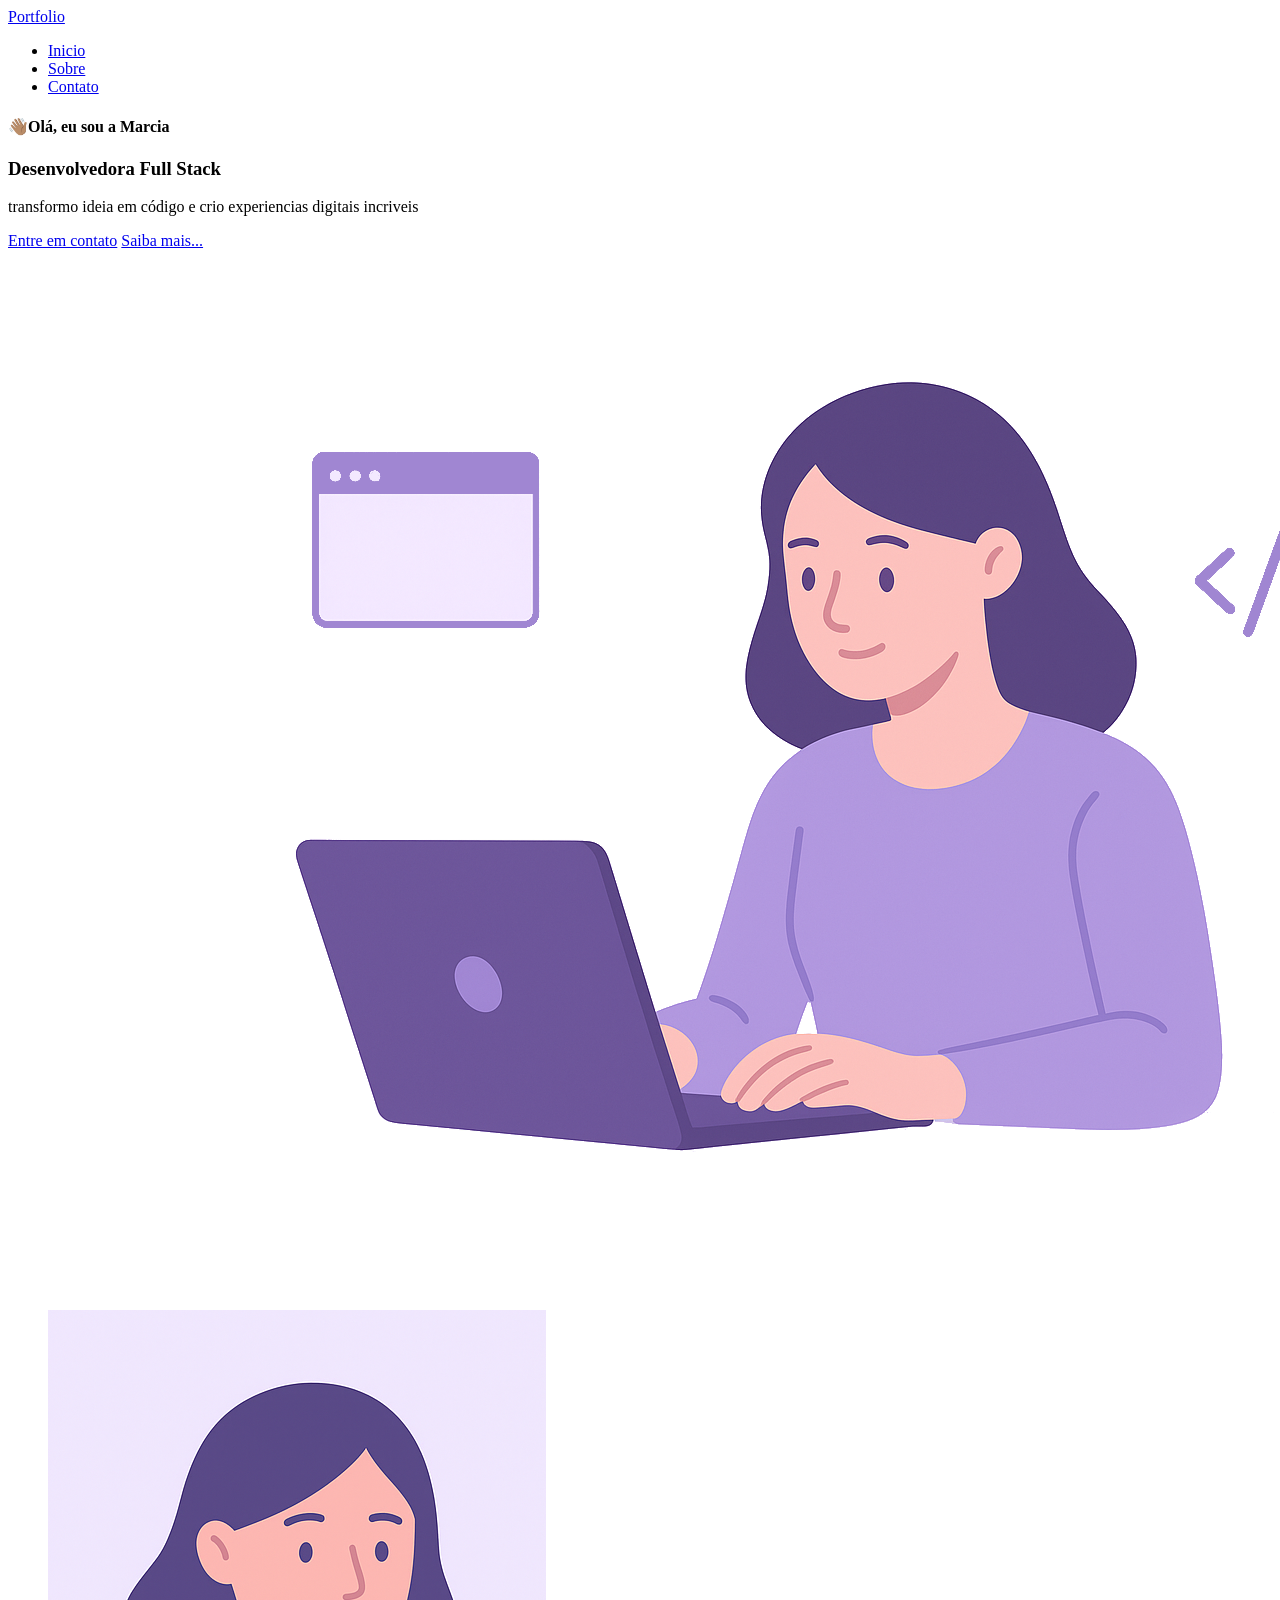
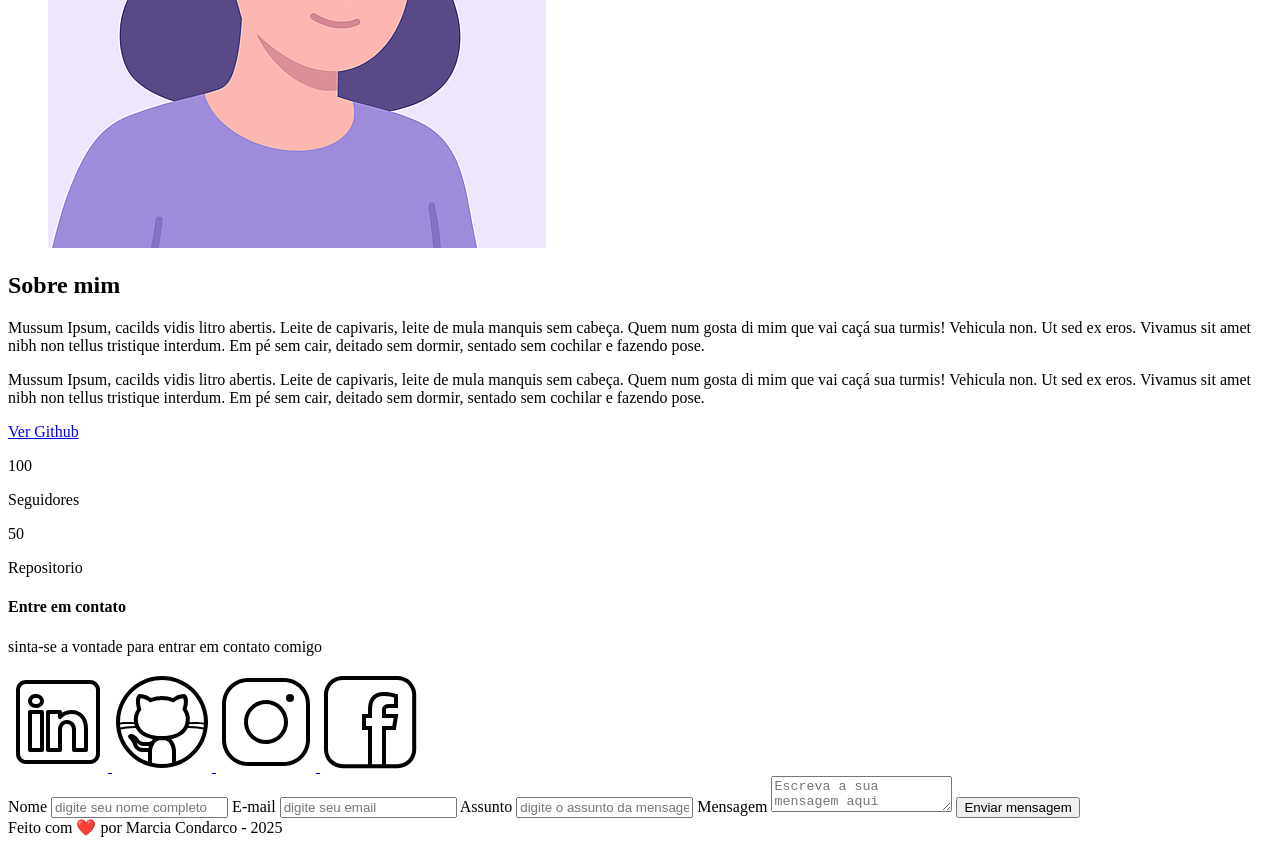
==== index.html @ 4eb93556 ":sparkles: Construção da pagina index.html" ====
<!DOCTYPE html>
<html lang="pt-br">
<head>
    <meta charset="UTF-8">
    <meta name="viewport" content="width=device-width, initial-scale=1.0">
    <!-- Meta tags essenciais -->
    <meta name="author" content="Marcia Gisseli Condarco">
    <meta name="description" content="Portfolio de Marcia Gisseli Condarco, desenvolvedora fullstack">
    <meta name="robots" content="index, follow"> 
    <!-- favicon -->
    <link rel="icon" type="image/svg+xml" href="assets/img/favicon.svg">
    <title>Portfolio da Marcia Gisseli</title>
</head>
<body>
    <!-- Navbar -->
    <header class="flex menu_container">
        <article class="menu_content">
            <div>
                <a href="#">Portfolio</a>
            </div>

            <nav>
                <ul class="flex menu_list">
                    <li><a href="#hero">Inicio</a></li>
                    <li><a href="#about">Sobre</a></li>
                    <li><a href="#contact">Contato</a></li>
                </ul>
            </nav>
        </article>
    </header>
    <!--Area principal do site  -->
    <main>
        <section id="hero" class="hero_container">
            <article class="hero_content">
                <h4>👋🏽Olá, eu sou a Marcia</h4>
                <h1>Desenvolvedora Full Stack</h1>
                <p>transformo ideia em código e crio experiencias digitais incriveis</p>
                <div class="hero_button">
                    <a href="#contact" class="botao">Entre em contato</a>
                    <a href="#about" class="botao-outline">Saiba mais...</a>
                </div>
            </article>
            <figure class="hero_image">
                <img src="./assets/img/dev_woman.svg" alt="ilustração de uma pessoa desenvolvedora escrevendo codigo" class="ilustracao float-animation">
            </figure>
        </section>
        <section id="about" class="about_Container">
            <figure class="about_image">
                <img src="./assets/img/avatar_dev_woman.svg" alt="ilustração de uma pessoa desenvolvedor">
            </figure>
            <article class="about-content">
                <h2>Sobre mim</h2>
                <p>Mussum Ipsum, cacilds vidis litro abertis. Leite de capivaris, leite de mula manquis sem cabeça. Quem num gosta di mim que vai caçá sua turmis! Vehicula non. Ut sed ex eros. Vivamus sit amet nibh non tellus tristique interdum. Em pé sem cair, deitado sem dormir, sentado sem cochilar e fazendo pose.</p>
                <p>Mussum Ipsum, cacilds vidis litro abertis. Leite de capivaris, leite de mula manquis sem cabeça. Quem num gosta di mim que vai caçá sua turmis! Vehicula non. Ut sed ex eros. Vivamus sit amet nibh non tellus tristique interdum. Em pé sem cair, deitado sem dormir, sentado sem cochilar e fazendo pose.</p>
                <div class="about_stats">
                    <a href="#" target="_blank" class="botao">Ver Github</a>
                    <div class="stat-item">
                        <p class="stat-number">100</p>
                        <p class="stat-label">Seguidores</p>
                    </div>
                    <div class="stat-item">
                        <p class="stat-number">50</p>
                        <p class="stat-label">Repositorio</p>
                    </div>
                </div>
            </article>
        </section>
        <section id="contact">
            <article class="contact_info">
                <h4>Entre em contato</h4>
                <p>sinta-se a vontade para entrar em contato comigo</p>
                <div class="social_container">
                    <a href="#" target="_blank" class="social_icon">
                        <img src="./assets/img/linkedin.svg" alt="link para o linkedin">
                    </a>
                    <a href="#" target="_blank" class="social_icon">
                        <img src="./assets/img/github.svg" alt="link para o github">
                    </a>                    
                    <a href="#" target="_blank" class="social_icon">
                        <img src="./assets/img/instagram.svg" alt="link para o instagram">
                    </a>
                    <a href="#" target="_blank" class="social_icon">
                        <img src="./assets/img/facebook.svg" alt="link para o facebook">
                    </a>
                </div>
            </article>
            <form action="" id="formulario">
                <label for="nome">Nome</label>
                <input id="nome" name="nome" type="text" placeholder="digite seu nome completo">
                <span id="txtNome"></span>

                <label for="email">E-mail</label>
                <input id="email" name="email" type="text" placeholder="digite seu email">
                <span id="txtNome"></span>

                <label for="assunto">Assunto</label>
                <input id="assunto" name="assunto" type="text" placeholder="digite o assunto da mensagem">
                <span id="txtNome"></span>

                <label for="mensagem">Mensagem</label>
                <textarea id="mensagem" name="mensagem" placeholder="Escreva a sua mensagem aqui"></textarea>
                <button class="botao" type="submit">Enviar mensagem</button>
            </form>
        </section>
    </main>
    <!-- Rodape -->
    <footer>
        Feito com ❤️ por Marcia Condarco - 2025
    </footer>
</body>
</html>
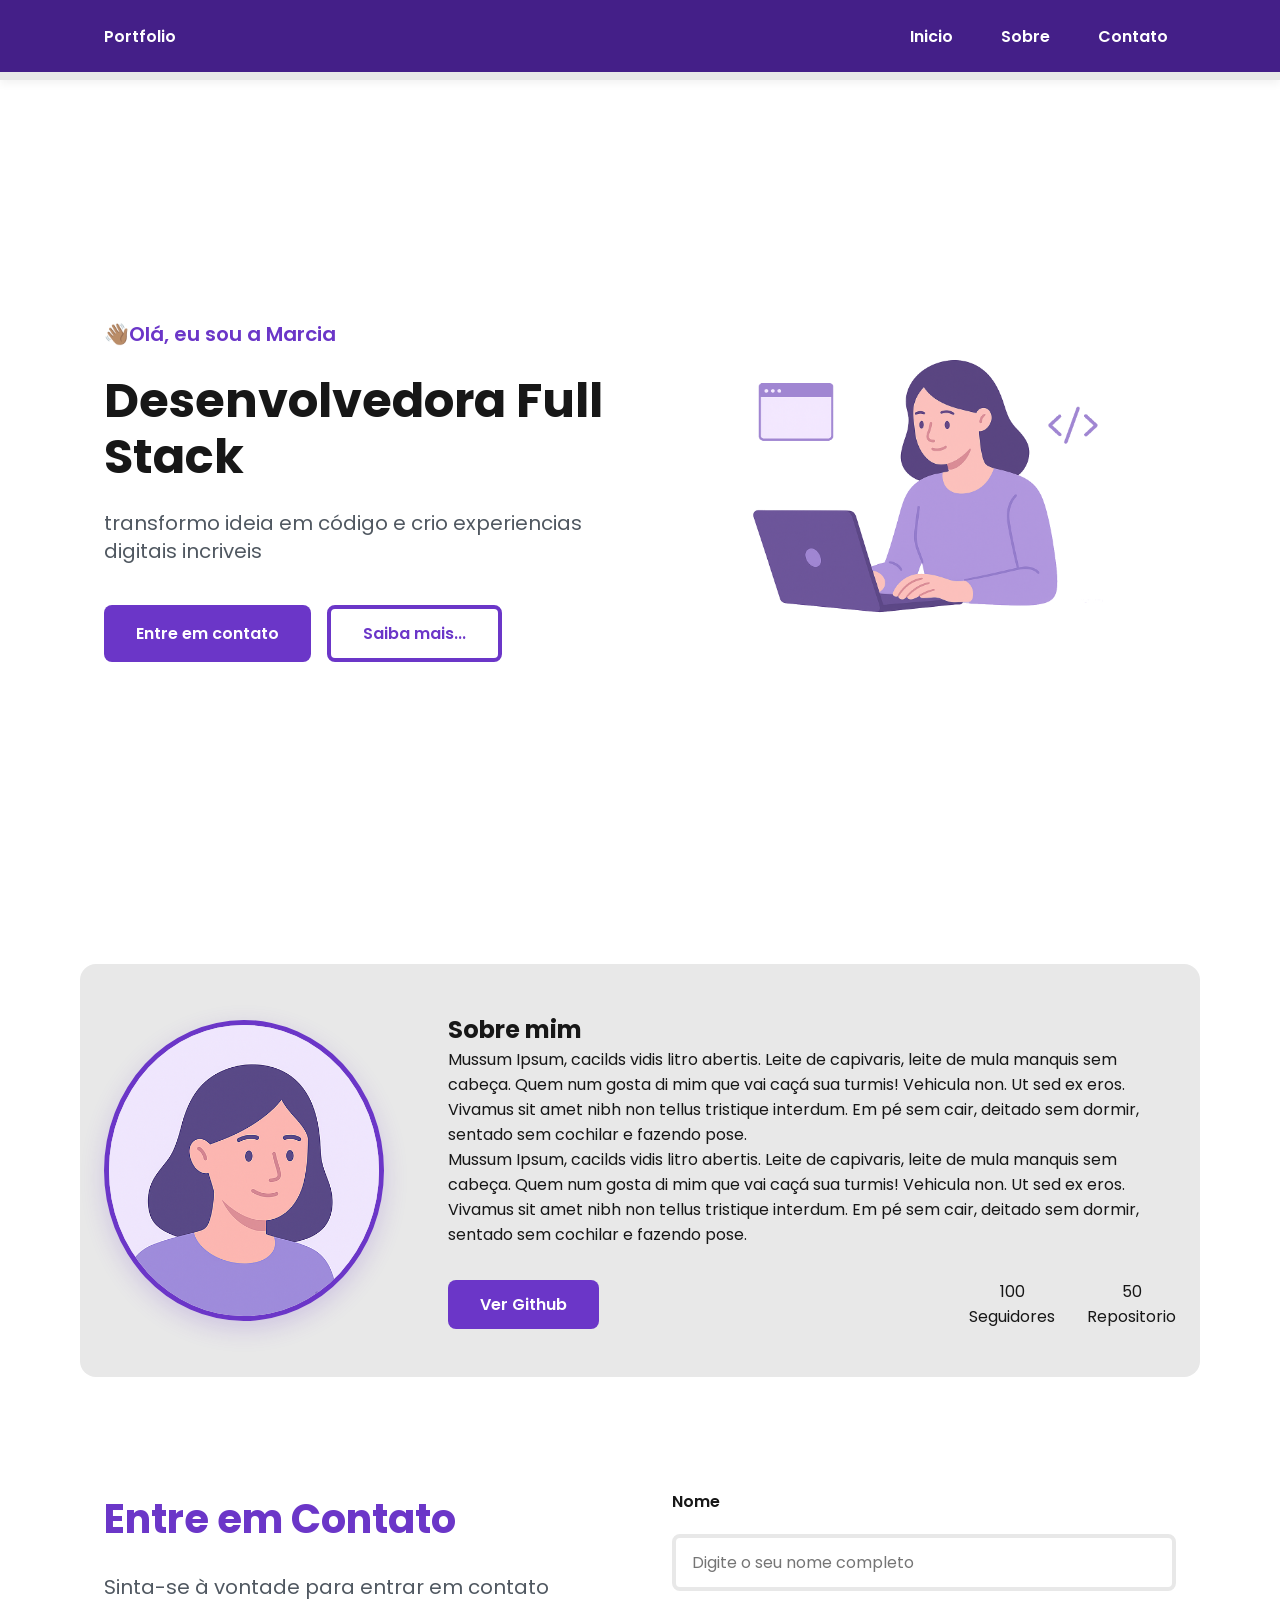
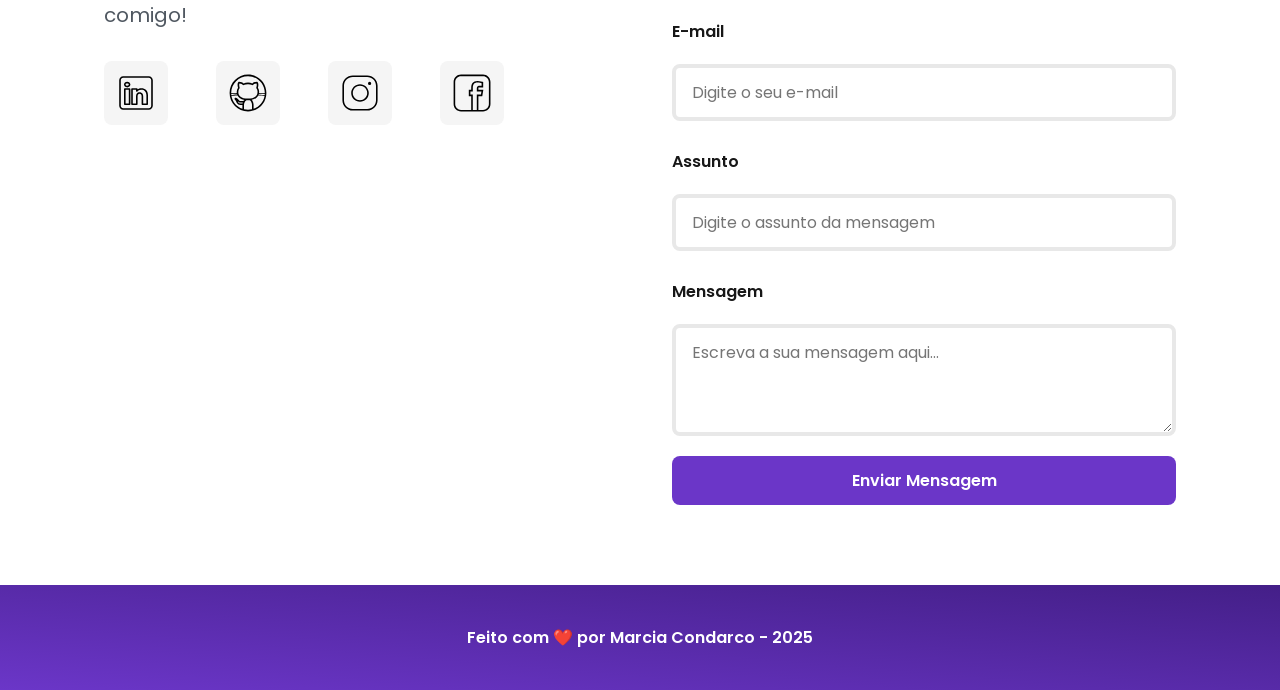
==== commit 3fb2582f: ":sparkles: implementando a estilização da pagina de sucesso" ====
--- a/index.html
+++ b/index.html
@@ -1,6 +1,12 @@
 <!DOCTYPE html>
 <html lang="pt-br">
 <head>
+    <!-- Servidores de Fontes do Google -->
+<link rel="preconnect" href="https://fonts.googleapis.com">
+<link rel="preconnect" href="https://fonts.gstatic.com" crossorigin>
+
+    <!-- Fonte do Google - Poppins -->
+<link href="https://fonts.googleapis.com/css2?family=Poppins&display=swap" rel="stylesheet">
     <meta charset="UTF-8">
     <meta name="viewport" content="width=device-width, initial-scale=1.0">
     <!-- Meta tags essenciais -->
@@ -9,6 +15,9 @@
     <meta name="robots" content="index, follow"> 
     <!-- favicon -->
     <link rel="icon" type="image/svg+xml" href="assets/img/favicon.svg">
+
+    <!-- link para o css -->
+    <link rel="stylesheet" href="./assets/css/style.css">
     <title>Portfolio da Marcia Gisseli</title>
 </head>
 <body>
@@ -35,7 +44,7 @@
                 <h4>👋🏽Olá, eu sou a Marcia</h4>
                 <h1>Desenvolvedora Full Stack</h1>
                 <p>transformo ideia em código e crio experiencias digitais incriveis</p>
-                <div class="hero_button">
+                <div class="hero_buttons">
                     <a href="#contact" class="botao">Entre em contato</a>
                     <a href="#about" class="botao-outline">Saiba mais...</a>
                 </div>
@@ -44,7 +53,7 @@
                 <img src="./assets/img/dev_woman.svg" alt="ilustração de uma pessoa desenvolvedora escrevendo codigo" class="ilustracao float-animation">
             </figure>
         </section>
-        <section id="about" class="about_Container">
+        <section id="about" class="about_container">
             <figure class="about_image">
                 <img src="./assets/img/avatar_dev_woman.svg" alt="ilustração de uma pessoa desenvolvedor">
             </figure>
@@ -65,43 +74,62 @@
                 </div>
             </article>
         </section>
-        <section id="contact">
+
+        <section id="contact" class="contact_container">
+
+            <!-- REDES SOCIAIS -->
             <article class="contact_info">
-                <h4>Entre em contato</h4>
-                <p>sinta-se a vontade para entrar em contato comigo</p>
+                <h4>Entre em Contato</h4>
+                <p>Sinta-se à vontade para entrar em contato comigo!</p>
                 <div class="social_container">
                     <a href="#" target="_blank" class="social_icon">
-                        <img src="./assets/img/linkedin.svg" alt="link para o linkedin">
+                        <img
+                            src="./assets/img/linkedin.svg"
+                            alt="Link para o Linkedin"
+                        >
                     </a>
                     <a href="#" target="_blank" class="social_icon">
-                        <img src="./assets/img/github.svg" alt="link para o github">
-                    </a>                    
-                    <a href="#" target="_blank" class="social_icon">
-                        <img src="./assets/img/instagram.svg" alt="link para o instagram">
+                        <img
+                            src="./assets/img/github.svg"
+                            alt="Link para o GitHub"
+                        >
                     </a>
                     <a href="#" target="_blank" class="social_icon">
-                        <img src="./assets/img/facebook.svg" alt="link para o facebook">
+                        <img
+                            src="./assets/img/instagram.svg"
+                            alt="Link para o Instagram"
+                        >
+                    </a>
+                    <a href="#" target="_blank" class="social_icon">
+                        <img
+                            src="./assets/img/facebook.svg"
+                            alt="Link para o Facebook"
+                        >
                     </a>
                 </div>
             </article>
-            <form action="" id="formulario">
+
+            <!-- FORMULÁRIO -->
+            <form id="formulario">
                 <label for="nome">Nome</label>
-                <input id="nome" name="nome" type="text" placeholder="digite seu nome completo">
+                <input id="nome" name="nome" type="text" placeholder="Digite o seu nome completo">
                 <span id="txtNome"></span>
 
                 <label for="email">E-mail</label>
-                <input id="email" name="email" type="text" placeholder="digite seu email">
-                <span id="txtNome"></span>
+                <input id="email" name="email" type="text" placeholder="Digite o seu e-mail">
+                <span id="txtemail"></span>
 
                 <label for="assunto">Assunto</label>
-                <input id="assunto" name="assunto" type="text" placeholder="digite o assunto da mensagem">
-                <span id="txtNome"></span>
+                <input id="assunto" name="assunto" type="text" placeholder="Digite o assunto da mensagem">
+                <span id="txtAssunto"></span>
 
                 <label for="mensagem">Mensagem</label>
-                <textarea id="mensagem" name="mensagem" placeholder="Escreva a sua mensagem aqui"></textarea>
-                <button class="botao" type="submit">Enviar mensagem</button>
+                <textarea id="mensagem" name="mensagem" placeholder="Escreva a sua mensagem aqui..."></textarea>
+
+                <button class="botao" type="submit">Enviar Mensagem</button>
             </form>
         </section>
+
     </main>
     <!-- Rodape -->
     <footer>
--- a/assets/css/style.css
+++ b/assets/css/style.css
@@ -0,0 +1,745 @@
+/* Reset do Navegador */
+* {
+    margin: 0;
+    padding: 0;
+    box-sizing: border-box;
+    text-decoration: none;
+    outline: none;
+    font-family: 'Poppins', sans-serif;
+}
+
+/* === VARIÁVEIS === */
+:root {
+    /* Cores */
+    --purple-50:  #f4eaff; 
+    --purple-100: #e9dcfa; 
+    --purple-200: #cdb3f0; 
+    --purple-300: #b186e5; 
+    --purple-400: #9460db; 
+    --purple-500: #6b36c8; 
+    --purple-600: #5b2ca0; 
+    --purple-700: #4c2177; 
+    --purple-800: #441f88; 
+    --purple-900: #2a0e4d; 
+    --gray-100: #f5f5f5;
+    --gray-200: #e8e8e8;
+    --gray-400: #505861;
+    --black-800: #171717;
+    --white: #ffffff;
+    --error: #e63946;
+
+    /* Sombras */
+    --shadow-sm: 0 0.25rem 0.5rem #0000000D;
+    --shadow-md: 0 0.25rem 0.75rem #6B36C84D;
+    --shadow-lg: 0 0.5rem 1.5rem #6B36C833;
+    --shadow-focus: 0 0 0 0.25rem #6B36C81A;
+}
+
+/* === ESTILOS GLOBAIS === */
+
+html{
+    scroll-behavior: smooth;
+}
+
+body{
+    display: flex;
+    flex-direction: column;
+    min-height: 100vh;
+    background-color: var(--white);
+    color: var(--black-800)
+}
+
+main{
+    flex: 1;
+}
+
+a,
+button{
+    cursor: pointer;
+}
+
+/* === BOTÕES === */
+
+.botao,
+.botao-outline{
+    padding: 0.75rem 2rem;
+    border-radius: 0.5rem;
+    font-size: 1rem;
+    font-weight: 600;
+    text-align: center;
+    transition: all 0.3s ease;
+}
+
+.botao{
+    border: none;
+    color: var(--white);
+    background-color: var(--purple-500);
+}
+
+.botao:hover {
+    background-color: var(--purple-800);
+    box-shadow: var(--shadow-md);
+    transform: translateY(-0.25rem);
+}
+
+.botao-outline{
+    border: 0.25rem solid var(--purple-500);
+    color: var(--purple-500);
+    background-color: transparent;
+}
+
+.botao-outline:hover {
+    background-color: var(--purple-500);
+    color: var(--white);
+    box-shadow: var(--shadow-md);
+    transform: translateY(-0.25rem);
+}
+
+/* === MENU === */
+
+.menu_container{
+    position: sticky;
+    top: 0;
+    width: 100%;
+    height: 5rem;
+    background-color: var(--purple-800);
+    border-bottom: 0.5rem solid var(--gray-200);
+    box-shadow: var(--shadow-sm);
+    z-index: 1000;
+}
+
+.menu_content{
+    display: flex;
+    justify-content: space-between;
+    align-items: center;
+    width: 70rem;
+    height: 100%;
+    padding: 0 1.5rem;
+    margin: 0 auto;
+}
+
+.menu_container a{
+    font-weight: 600;
+    color: var(--white);
+    transition: color 0.3s ease;
+}
+
+.menu_container a:hover{
+    color: var(--purple-200);
+}
+
+#titulo a{
+    font-size: 1.5rem;
+    font-weight: 700;
+}
+
+.menu_list{
+    display: flex;
+    list-style: none;
+    gap: 2rem;
+}
+
+.menu_list a{
+    padding: 0.5rem;
+}
+
+/* === SEÇÕES - ESTILOS COMUNS === */
+
+.hero_container,
+.about_container,
+.contact_container{
+    max-width: 70rem;
+    margin: 0 auto;
+    padding: 3rem 1.5rem;
+    scroll-margin-top: 6rem;
+}
+
+/* === HERO === */
+.hero_container {
+    min-height: calc(100vh - 5rem);
+    display: flex;
+    align-items: center;
+    gap: 4rem;
+}
+
+.hero_content {
+    flex: 1;
+    display: flex;
+    flex-direction: column;
+    gap: 1.5rem;
+}
+
+.hero_content h4 {
+    font-size: 1.25rem;
+    font-weight: 600;
+    color: var(--purple-500);
+}
+
+.hero_content h1 {
+    font-size: 3rem;
+    font-weight: 700;
+    line-height: 3.5rem;
+    color: var(--black-800);
+}
+
+.hero_content p {
+    font-size: 1.25rem;
+    line-height: 1.75rem;
+    color: var(--gray-400);
+}
+
+.hero_buttons {
+    display: flex;
+    gap: 1rem;
+    margin-top: 1rem;
+}
+
+.hero_image {
+    flex: 1;
+    display: flex;
+    justify-content: center;
+    align-items: center;
+}
+
+.ilustracao {
+    width: 100%;
+    max-width: 100%;
+    border-radius: 2rem;
+}
+
+/* === ANIMAÇÃO - IMAGEM HERO === */
+@keyframes float {
+
+    0%,
+    100% {
+        transform: translateY(0);
+    }
+
+    50% {
+        transform: translateY(-1.25rem);
+    }
+}
+
+.float-animation {
+    animation: float 3s ease-in-out infinite;
+}
+
+/* === ABOUT === */
+.about_container {
+    margin: 4rem auto;
+    display: flex;
+    align-items: center;
+    gap: 4rem;
+    background-color: var(--gray-200);
+    border-radius: 1rem;
+}
+
+.about_image {
+    flex: 0 0 17.5rem;
+}
+
+.about_image img {
+    width: 100%;
+    border: 0.35rem solid var(--purple-500);
+    border-radius: 50%;
+    box-shadow: var(--shadow-lg);
+}
+
+.about_content h2 {
+    font-size: 2.5rem;
+    font-weight: 700;
+    margin-bottom: 1.5rem;
+    color: var(--purple-800);
+}
+
+.about_content p {
+    font-size: 1.25rem;
+    line-height: 1.75rem;
+    text-align: justify;
+    color: var(--gray-400);
+    margin-bottom: 1rem;
+}
+
+.about_stats {
+    display: flex;
+    gap: 2rem;
+    margin-top: 2rem;
+    align-items: center;
+}
+
+.about_stats .botao {
+    margin-right: auto;
+}
+
+.stat-item {
+    text-align: center;
+}
+
+.stats-wrapper {
+    display: flex;
+    flex-direction: row;
+    gap: 2rem;
+    margin-top: 2rem;
+}
+
+.stats-wrapper .stat-number {
+    font-size: 1.5rem;
+    font-weight: 700;
+    text-align: center;
+    color: var(--purple-500);
+    margin-bottom: 0;
+}
+
+.stats-wrapper .stat-label {
+    font-size: 0.75rem;
+    color: var(--gray-400);
+    text-align: center;
+    margin-bottom: 0;
+}
+
+/* === CONTACT === */
+
+.contact_container{
+    display: grid;
+    grid-template-columns: 1fr 1fr;
+    margin: 4rem auto 2rem;
+    gap: 4rem;
+}
+
+.contact_info h4{
+    font-size: 2.5rem;
+    font-weight: 700;
+    margin-bottom: 1.5rem;
+    color: var(--purple-500);
+}
+
+.contact_info p{
+    font-size: 1.25rem;
+    line-height: 1.75rem;
+    color: var(--gray-400);
+    margin-bottom: 2rem;
+}
+
+.social_container{
+    display: flex;
+    gap: 3rem;
+}
+
+.social_icon{
+    width: 4rem;
+    height: 4rem;
+    padding: 0.75rem;
+    background-color: var(--gray-100);
+    border-radius: 0.5rem;
+    transition: all 0.3s ease;
+}
+
+.social_icon:hover{
+    background-color: var(--purple-600);
+    transform: translateY(-0.25rem);
+    box-shadow: var(--shadow-md);
+}
+
+.social_icon img{
+    width: 100%;
+    filter: brightness(0) saturate(100%);
+}
+
+.social_icon:hover img{
+    filter: brightness(0) invert(100%);
+}
+
+/* === FORM === */
+
+form {
+    display: flex;
+    flex-direction: column;
+    gap: 1.25rem;
+}
+
+form label{
+    font-size: 1rem;
+    font-weight: 600;
+    color: var(--black-800);
+}
+
+form input,
+textarea{
+    width: 100%;
+    padding: 0.75rem 1rem;
+    border-radius: 0.5rem;
+    border: 0.25rem solid var(--gray-200);
+    font-size: 1rem;
+    background-color: var(--white);
+    transition: border-color 0.3s ease;
+}
+
+form input:focus,
+form textarea:focus{
+    border-color: var(--purple-500);
+    box-shadow: var(--shadow-focus);
+}
+
+form textarea{
+    resize: vertical;
+    min-height: 7rem;
+}
+
+form span{
+    font-size: 0.75rem;
+    color: var(--error);
+    margin-top: -0.75rem;
+    font-weight: 500;
+}
+
+/* === PÁGINA SUCESS === */
+.sucess_container {
+    display: flex;
+    flex-direction: column;
+    justify-content: center;
+    align-items: center;
+    width: 100%;
+    min-height: calc(100vh - 12.5rem);
+    padding: 3rem 1.5rem;
+}
+
+.sucess_content {
+    display: flex;
+    flex-direction: column;
+    align-items: center;
+    text-align: center;
+    gap: 1.5rem;
+    max-width: 37.5rem;
+}
+
+.sucess_icon {
+    width: 7.5rem;
+    height: 7.5rem;
+    background-color: var(--purple-100);
+    border-radius: 50%;
+    display: flex;
+    align-items: center;
+    justify-content: center;
+}
+
+.sucess_icon svg {
+    width: 3.75rem;
+    height: 3.75rem;
+    fill: var(--purple-500);
+}
+
+.sucess_icon {
+    filter: saturate(100%) 
+            invert(9%) 
+            sepia(57%) 
+            saturate(3044%) 
+            hue-rotate(255deg) 
+            brightness(89%) 
+            contrast(105%);
+}
+
+.sucess_content h1 {
+    font-size: 2.5rem;
+    font-weight: 700;
+    color: var(--purple-800);
+}
+
+.sucess_content h4 {
+    font-size: 1.25rem;
+    color: var(--gray-400);
+    line-height: 1.875rem;
+}
+
+/* === FOOTER === */
+
+footer{
+    padding: 2.5rem;
+    font-weight: 600;
+    text-align: center;
+    background: linear-gradient(to right top, var(--purple-500), var(--purple-800));
+    color: var(--white);
+    margin-top: auto;
+}
+
+/* === RESPONSIVIDADE === */
+
+/* === TELAS MÉDIAS - MONITORES E NOTEBOOKS (até 1120px) === */
+@media screen and (max-width: 1120px) {
+    .menu_content,
+    .hero_container,
+    .about_container,
+    .contact_container {
+        max-width: 100%;
+        padding: 3rem 2rem;
+    }
+
+    .menu_content {
+        padding: 0 2rem;
+    }
+}
+
+@media screen and (max-width: 960px) {
+/* Hero Section */
+.hero_container {
+    flex-direction: column-reverse;
+    text-align: center;
+    gap: 2rem;
+    padding: 2rem 1.5rem;
+}
+
+.hero_content h1 {
+    font-size: 2.5rem;
+    line-height: 3rem;
+}
+
+.hero_buttons {
+    justify-content: center;
+    flex-wrap: wrap;
+}
+
+    /* About Section */
+    .about_container {
+        flex-direction: column;
+        gap: 2rem;
+        padding: 2rem 1.5rem;
+    }
+
+    .about_container h2 {
+        text-align: center;
+    }
+
+    .about_image {
+        flex: 0 0 auto;
+    }
+
+    .about_image img {
+        max-width: 15rem;
+        margin: 0 auto;
+    }
+
+    /* About Stats */
+    .about_stats {
+        flex-direction: column;
+        align-items: center;
+        gap: 1.5rem;
+    }
+
+    .about_stats .botao {
+        width: 100%;
+        max-width: 20rem;
+        margin: 0 auto;
+    }
+
+    /* Wrapper para manter os stats lado a lado */
+    .stats-wrapper {
+        display: flex;
+        gap: 2rem;
+        justify-content: center;
+    }
+
+    .stat-item {
+        flex: 0 0 auto;
+    }
+
+    /* Contact Section */
+    .contact_container {
+        grid-template-columns: 1fr;
+        gap: 3rem;
+        padding: 2rem 1.5rem;
+    }
+
+    .contact_info {
+        text-align: center;
+    }
+
+    .social_container {
+        justify-content: center;
+    }
+}
+
+/* SMARTPHONES (até 480px) */
+@media screen and (max-width: 480px) {
+    /* Menu */
+    .menu_content {
+        justify-content: center;
+        padding: 0 1rem;
+    }
+
+    .menu_list {
+        display: none;
+    }
+
+    #titulo a {
+        font-size: 1.25rem;
+    }
+
+    /* Hero Section */
+    .hero_container {
+        padding: 1.5rem 1rem;
+        min-height: auto;
+    }
+
+    .hero_content h4 {
+        font-size: 1rem;
+    }
+
+    .hero_content h1 {
+        font-size: 2rem;
+        line-height: 2.5rem;
+    }
+
+    .hero_content p {
+        font-size: 1rem;
+        line-height: 1.5rem;
+    }
+
+    .hero_buttons {
+        flex-direction: column;
+        width: 100%;
+        gap: 0.75rem;
+    }
+
+    .hero_buttons .botao,
+    .hero_buttons .botao-outline {
+        width: 100%;
+    }
+
+    /* About Section */
+    .about_container {
+        padding: 1.5rem 1rem;
+        margin: 2rem auto;
+    }
+
+    .about_image img {
+        max-width: 12rem;
+    }
+
+    .about_content h2 {
+        font-size: 1.75rem;
+    }
+
+    .about_content p {
+        font-size: 1rem;
+        line-height: 1.5rem;
+    }
+
+    .about_stats {
+        gap: 1rem;
+    }
+
+    .about_stats .botao {
+        font-size: 1rem;
+        padding: 0.75rem 1.25rem;
+    }
+
+    .about_content .stat-item .stat-number {
+        font-size: 1.25rem;
+    }
+
+    .about_content .stat-item .stat-label {
+        font-size: 0.75rem;
+    }
+
+    /* Contact Section */
+    .contact_container {
+        padding: 1.5rem 1rem;
+        margin: 2rem auto;
+        gap: 2rem;
+    }
+
+    .contact_info h4 {
+        font-size: 1.75rem;
+    }
+
+    .contact_info p {
+        font-size: 1rem;
+        line-height: 1.5rem;
+    }
+
+    .social_container {
+        gap: 1.5rem;
+        flex-wrap: wrap;
+    }
+
+    .social_icon {
+        width: 3.5rem;
+        height: 3.5rem;
+        padding: 0.75rem;
+    }
+
+    /* Formulário */
+    form input,
+    form textarea {
+        padding: 0.75rem;
+        font-size: 1rem;
+    }
+
+    form label {
+        font-size: 1rem;
+    }
+
+    .botao,
+    .botao-outline {
+        padding: 0.75rem 1.5rem;
+        font-size: 1rem;
+    }
+
+    /* Página de Sucesso */
+    .sucess_container {
+        padding: 2rem 1rem;
+    }
+
+    .sucess_icon {
+        width: 6rem;
+        height: 6rem;
+    }
+
+    .sucess_icon svg {
+        width: 3rem;
+        height: 3rem;
+    }
+
+    .sucess_content h1 {
+        font-size: 1.75rem;
+    }
+
+    .sucess_content h4 {
+        font-size: 1rem;
+        line-height: 1.5rem;
+    }
+
+    /* Footer */
+    footer {
+        padding: 1.5rem 1rem;
+        font-size: 0.75rem;
+    }
+}
+
+
+/*  Pagina sucesso */
+.sucesso_container{
+    display: grid;
+    grid-template: 1fr;
+    /* gap: 3rem; */
+    padding: 2rem 1.5rem;
+
+}
+
+.sucesso_image img {
+    border: 0.35rem solid var(--black-800);
+    border-radius: 50%;
+    box-shadow: var(--shadow-lg);
+    max-width: 15rem;
+    margin: 0 auto;
+}
+.sucesso_content{
+    display: grid;
+    justify-content: center;
+    align-items: center;    
+}
+
+h1, p, a, img{
+    display: flex; 
+    justify-content: center;
+    align-items: center;
+}
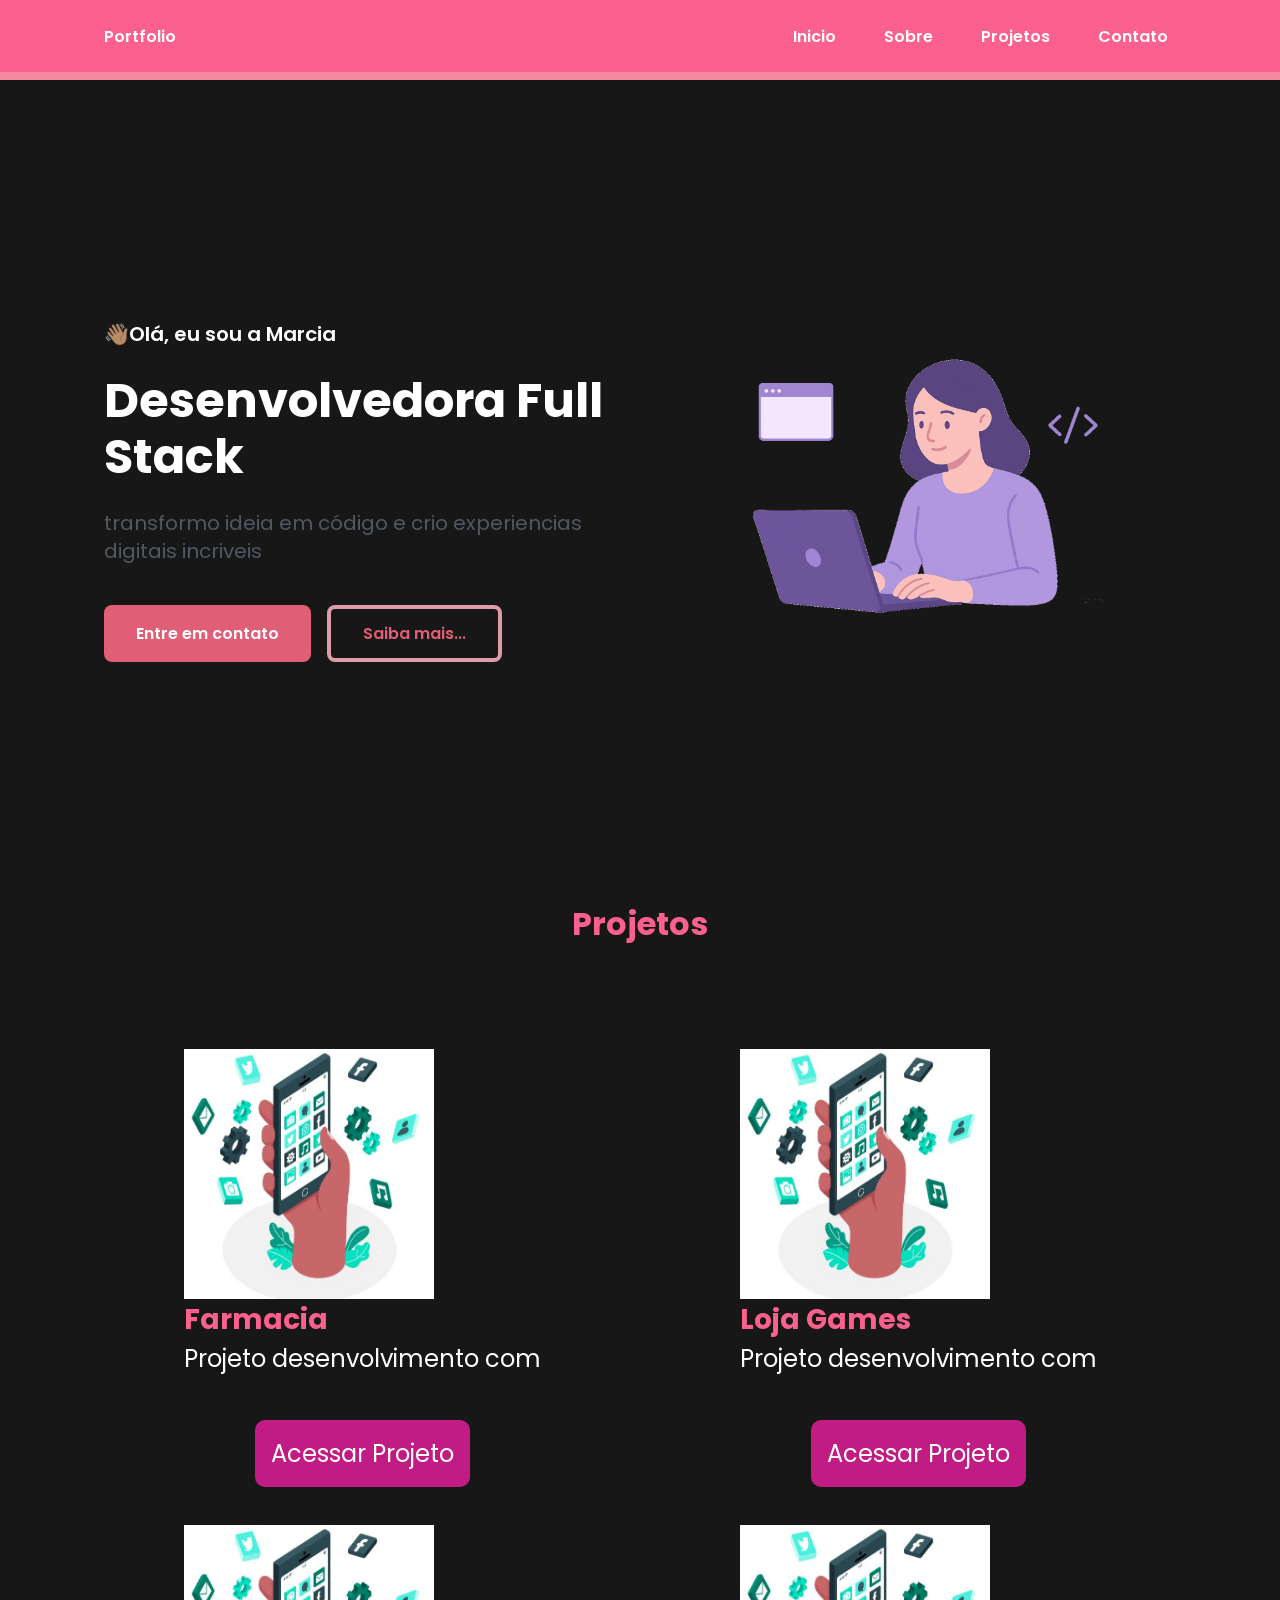
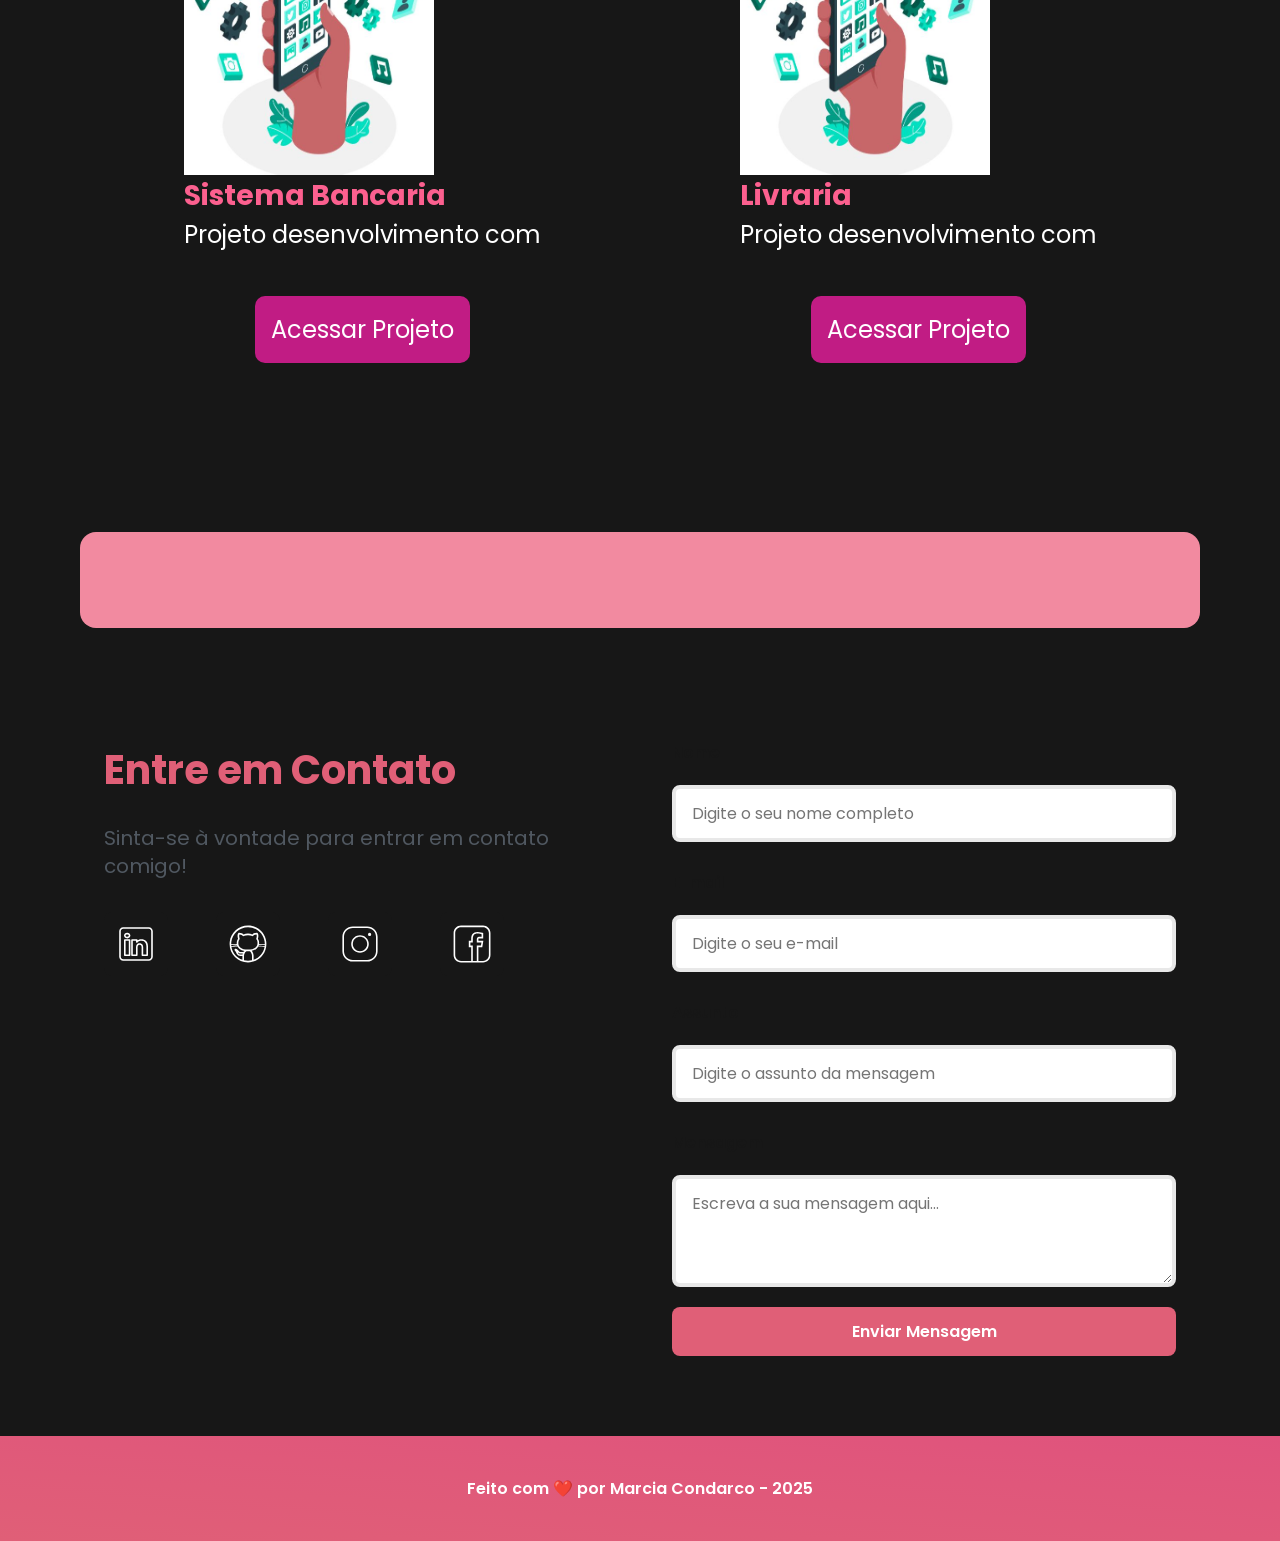
==== commit da89cb91: ":sparkles:implementando a estilização do portfolio" ====
--- a/index.html
+++ b/index.html
@@ -32,6 +32,7 @@
                 <ul class="flex menu_list">
                     <li><a href="#hero">Inicio</a></li>
                     <li><a href="#about">Sobre</a></li>
+                    <li><a href="#projetos">Projetos</a></li>
                     <li><a href="#contact">Contato</a></li>
                 </ul>
             </nav>
@@ -53,27 +54,66 @@
                 <img src="./assets/img/dev_woman.svg" alt="ilustração de uma pessoa desenvolvedora escrevendo codigo" class="ilustracao float-animation">
             </figure>
         </section>
-        <section id="about" class="about_container">
-            <figure class="about_image">
-                <img src="./assets/img/avatar_dev_woman.svg" alt="ilustração de uma pessoa desenvolvedor">
-            </figure>
-            <article class="about-content">
-                <h2>Sobre mim</h2>
-                <p>Mussum Ipsum, cacilds vidis litro abertis. Leite de capivaris, leite de mula manquis sem cabeça. Quem num gosta di mim que vai caçá sua turmis! Vehicula non. Ut sed ex eros. Vivamus sit amet nibh non tellus tristique interdum. Em pé sem cair, deitado sem dormir, sentado sem cochilar e fazendo pose.</p>
-                <p>Mussum Ipsum, cacilds vidis litro abertis. Leite de capivaris, leite de mula manquis sem cabeça. Quem num gosta di mim que vai caçá sua turmis! Vehicula non. Ut sed ex eros. Vivamus sit amet nibh non tellus tristique interdum. Em pé sem cair, deitado sem dormir, sentado sem cochilar e fazendo pose.</p>
-                <div class="about_stats">
-                    <a href="#" target="_blank" class="botao">Ver Github</a>
-                    <div class="stat-item">
-                        <p class="stat-number">100</p>
-                        <p class="stat-label">Seguidores</p>
-                    </div>
-                    <div class="stat-item">
-                        <p class="stat-number">50</p>
-                        <p class="stat-label">Repositorio</p>
+
+
+        <!-- Projetos -->
+        <h1>Projetos</h1>
+        <section id="projetos" class="projeto_container">
+                <div class="projeto projeto1">
+                    <figure>
+                        <img src="./assets/img/projeto_app.JPG" alt="" class="foto_card">
+                        <figcaption>
+                            <h3>Farmacia</h3>
+                            <p>Projeto desenvolvimento com </p>
+                        </figcaption>
+                    </figure>
+                    <div class="botao_container">
+                        <a href="#" class="botao_card">Acessar Projeto</a>
+                        <!-- <a href="#" class="botao_card">Acessar Github</a> -->
                     </div>
                 </div>
-            </article>
+                <div class="projeto projeto1">
+                    <figure>
+                        <img src="./assets/img/projeto_app.JPG" alt="" class="foto_card">
+                        <figcaption>
+                            <h3>Loja Games</h3>
+                            <p>Projeto desenvolvimento com </p>
+                        </figcaption>
+                    </figure>
+                    <div class="botao_container">
+                        <a href="#" class="botao_card">Acessar Projeto</a>
+                        <!-- <a href="#" class="botao_card">Acessar Github</a> -->
+                    </div>
+                </div>
+                <div class="projeto projeto1">
+                    <figure>
+                        <img src="./assets/img/projeto_app.JPG" alt="" class="foto_card">
+                        <figcaption>
+                            <h3>Sistema Bancaria</h3>
+                            <p>Projeto desenvolvimento com </p>
+                        </figcaption>
+                    </figure>
+                    <div class="botao_container">
+                        <a href="#" class="botao_card">Acessar Projeto</a>
+                        <!-- <a href="#" class="botao_card">Acessar Github</a> -->
+                    </div>
+                </div>
+                <div class="projeto projeto1">
+                    <figure>
+                        <img src="./assets/img/projeto_app.JPG" alt="" class="foto_card">
+                        <figcaption>
+                            <h3>Livraria</h3>
+                            <p>Projeto desenvolvimento com </p>
+                        </figcaption>
+                    </figure>
+                    <div class="botao_container">
+                        <a href="#" class="botao_card">Acessar Projeto</a>
+                        <!-- <a href="#" class="botao_card">Acessar Github</a> -->
+                    </div>
+                </div>
         </section>
+        <!-- #ABOUT -->
+        <section id="about" class="about_container"></section>
 
         <section id="contact" class="contact_container">
 
@@ -110,14 +150,17 @@
             </article>
 
             <!-- FORMULÁRIO -->
-            <form id="formulario">
+            <form action="https://formsubmit.co/2a12234f732a71e893e475887c9214d9" method="POST" id="formulario">
+                <input type="hidden" name="_next" value="http://127.0.0.1:5500/sucess.html">
+                <input type="hidden" name="_captcha" value="false">
+
                 <label for="nome">Nome</label>
                 <input id="nome" name="nome" type="text" placeholder="Digite o seu nome completo">
                 <span id="txtNome"></span>
 
                 <label for="email">E-mail</label>
                 <input id="email" name="email" type="text" placeholder="Digite o seu e-mail">
-                <span id="txtemail"></span>
+                <span id="txtEmail"></span>
 
                 <label for="assunto">Assunto</label>
                 <input id="assunto" name="assunto" type="text" placeholder="Digite o assunto da mensagem">
@@ -135,5 +178,7 @@
     <footer>
         Feito com ❤️ por Marcia Condarco - 2025
     </footer>
+
+    <script src="./assets/js/scripts.js"></script>
 </body>
 </html>
--- a/assets/css/style.css
+++ b/assets/css/style.css
@@ -45,8 +45,8 @@
     display: flex;
     flex-direction: column;
     min-height: 100vh;
-    background-color: var(--white);
-    color: var(--black-800)
+    background-color: var(--black-800);
+    color: #FC608F;
 }
 
 main{
@@ -73,25 +73,25 @@
 .botao{
     border: none;
     color: var(--white);
-    background-color: var(--purple-500);
+    background-color: #E05F77;
 }
 
 .botao:hover {
-    background-color: var(--purple-800);
-    box-shadow: var(--shadow-md);
+    background-color: #E05F77;
+    box-shadow: #DE9BA9;
     transform: translateY(-0.25rem);
 }
 
 .botao-outline{
-    border: 0.25rem solid var(--purple-500);
-    color: var(--purple-500);
+    border: 0.25rem solid #DE9BA9;
+    color: #E05F77;
     background-color: transparent;
 }
 
 .botao-outline:hover {
-    background-color: var(--purple-500);
+    background-color: #DE9BA9;
     color: var(--white);
-    box-shadow: var(--shadow-md);
+    box-shadow: #E05F77;
     transform: translateY(-0.25rem);
 }
 
@@ -102,8 +102,8 @@
     top: 0;
     width: 100%;
     height: 5rem;
-    background-color: var(--purple-800);
-    border-bottom: 0.5rem solid var(--gray-200);
+    background-color: #FC608F;
+    border-bottom: 0.5rem solid #F28AA0;
     box-shadow: var(--shadow-sm);
     z-index: 1000;
 }
@@ -125,7 +125,7 @@
 }
 
 .menu_container a:hover{
-    color: var(--purple-200);
+    color: var(--black-800);
 }
 
 #titulo a{
@@ -172,14 +172,14 @@
 .hero_content h4 {
     font-size: 1.25rem;
     font-weight: 600;
-    color: var(--purple-500);
+    color: var(--white);
 }
 
 .hero_content h1 {
     font-size: 3rem;
     font-weight: 700;
     line-height: 3.5rem;
-    color: var(--black-800);
+    color: var(--white);
 }
 
 .hero_content p {
@@ -230,7 +230,7 @@
     display: flex;
     align-items: center;
     gap: 4rem;
-    background-color: var(--gray-200);
+    background-color: #F28AA0;
     border-radius: 1rem;
 }
 
@@ -240,7 +240,7 @@
 
 .about_image img {
     width: 100%;
-    border: 0.35rem solid var(--purple-500);
+    border: 0.35rem solid var(--white);
     border-radius: 50%;
     box-shadow: var(--shadow-lg);
 }
@@ -249,7 +249,7 @@
     font-size: 2.5rem;
     font-weight: 700;
     margin-bottom: 1.5rem;
-    color: var(--purple-800);
+    color: var(--white);
 }
 
 .about_content p {
@@ -286,7 +286,7 @@
     font-size: 1.5rem;
     font-weight: 700;
     text-align: center;
-    color: var(--purple-500);
+    color: var(--black-800);
     margin-bottom: 0;
 }
 
@@ -310,7 +310,7 @@
     font-size: 2.5rem;
     font-weight: 700;
     margin-bottom: 1.5rem;
-    color: var(--purple-500);
+    color: #E05F77;
 }
 
 .contact_info p{
@@ -329,24 +329,25 @@
     width: 4rem;
     height: 4rem;
     padding: 0.75rem;
-    background-color: var(--gray-100);
+    background-color: var(--black-800);
     border-radius: 0.5rem;
     transition: all 0.3s ease;
 }
 
 .social_icon:hover{
-    background-color: var(--purple-600);
+    background-color: #F7A3B4;
     transform: translateY(-0.25rem);
-    box-shadow: var(--shadow-md);
+    box-shadow: #E05F77;
 }
 
 .social_icon img{
     width: 100%;
+    filter: brightness(0) invert(100%);
+    /* filter: brightness(0) saturate(100%); */
+}
+
+.social_icon:hover img{
     filter: brightness(0) saturate(100%);
-}
-
-.social_icon:hover img{
-    filter: brightness(0) invert(100%);
 }
 
 /* === FORM === */
@@ -450,13 +451,14 @@
     line-height: 1.875rem;
 }
 
+
 /* === FOOTER === */
 
 footer{
     padding: 2.5rem;
     font-weight: 600;
     text-align: center;
-    background: linear-gradient(to right top, var(--purple-500), var(--purple-800));
+    background: linear-gradient(to right top,#E05F77, #E0537D);
     color: var(--white);
     margin-top: auto;
 }
@@ -742,4 +744,56 @@
     display: flex; 
     justify-content: center;
     align-items: center;
+}
+
+/* Projetos */
+
+.projeto_container{
+    display: grid;
+    grid-template-columns:1fr 1fr ;
+    grid-template-rows: 1fr 1fr;
+    gap: 2rem;
+    border-radius: 8px;
+    font-size: 1.5rem;
+    padding: 100px;
+}
+
+.projeto {
+    display: grid;
+    justify-items: center;
+    align-items: center;
+    border: 1px solid var(--black-800);
+    gap: 3rem;
+}
+.projeto p{
+    color:var(--white)
+}
+.foto_card{
+    width: 250px;
+    height: 250px;
+}
+.botao_container{
+    display:flex;
+    justify-content: center;
+    gap: 1rem;
+}
+
+.botao_card{
+    display: flex;
+    align-items: center;
+    justify-content: center;
+    border-radius: 10px;
+    border: 0.25rem solid transparent;
+    background-color: #C11C84;
+    color: var(--white);
+    box-shadow: #E05F77;
+    transform: translateY(-0.25rem);
+    padding: 0.75rem;
+    }
+
+.botao_card:hover{
+    border: 0.25rem solid #C11C84;
+    box-shadow: #E05F77;
+    background-color: transparent;
+    line-height: 1.5rem;
 }
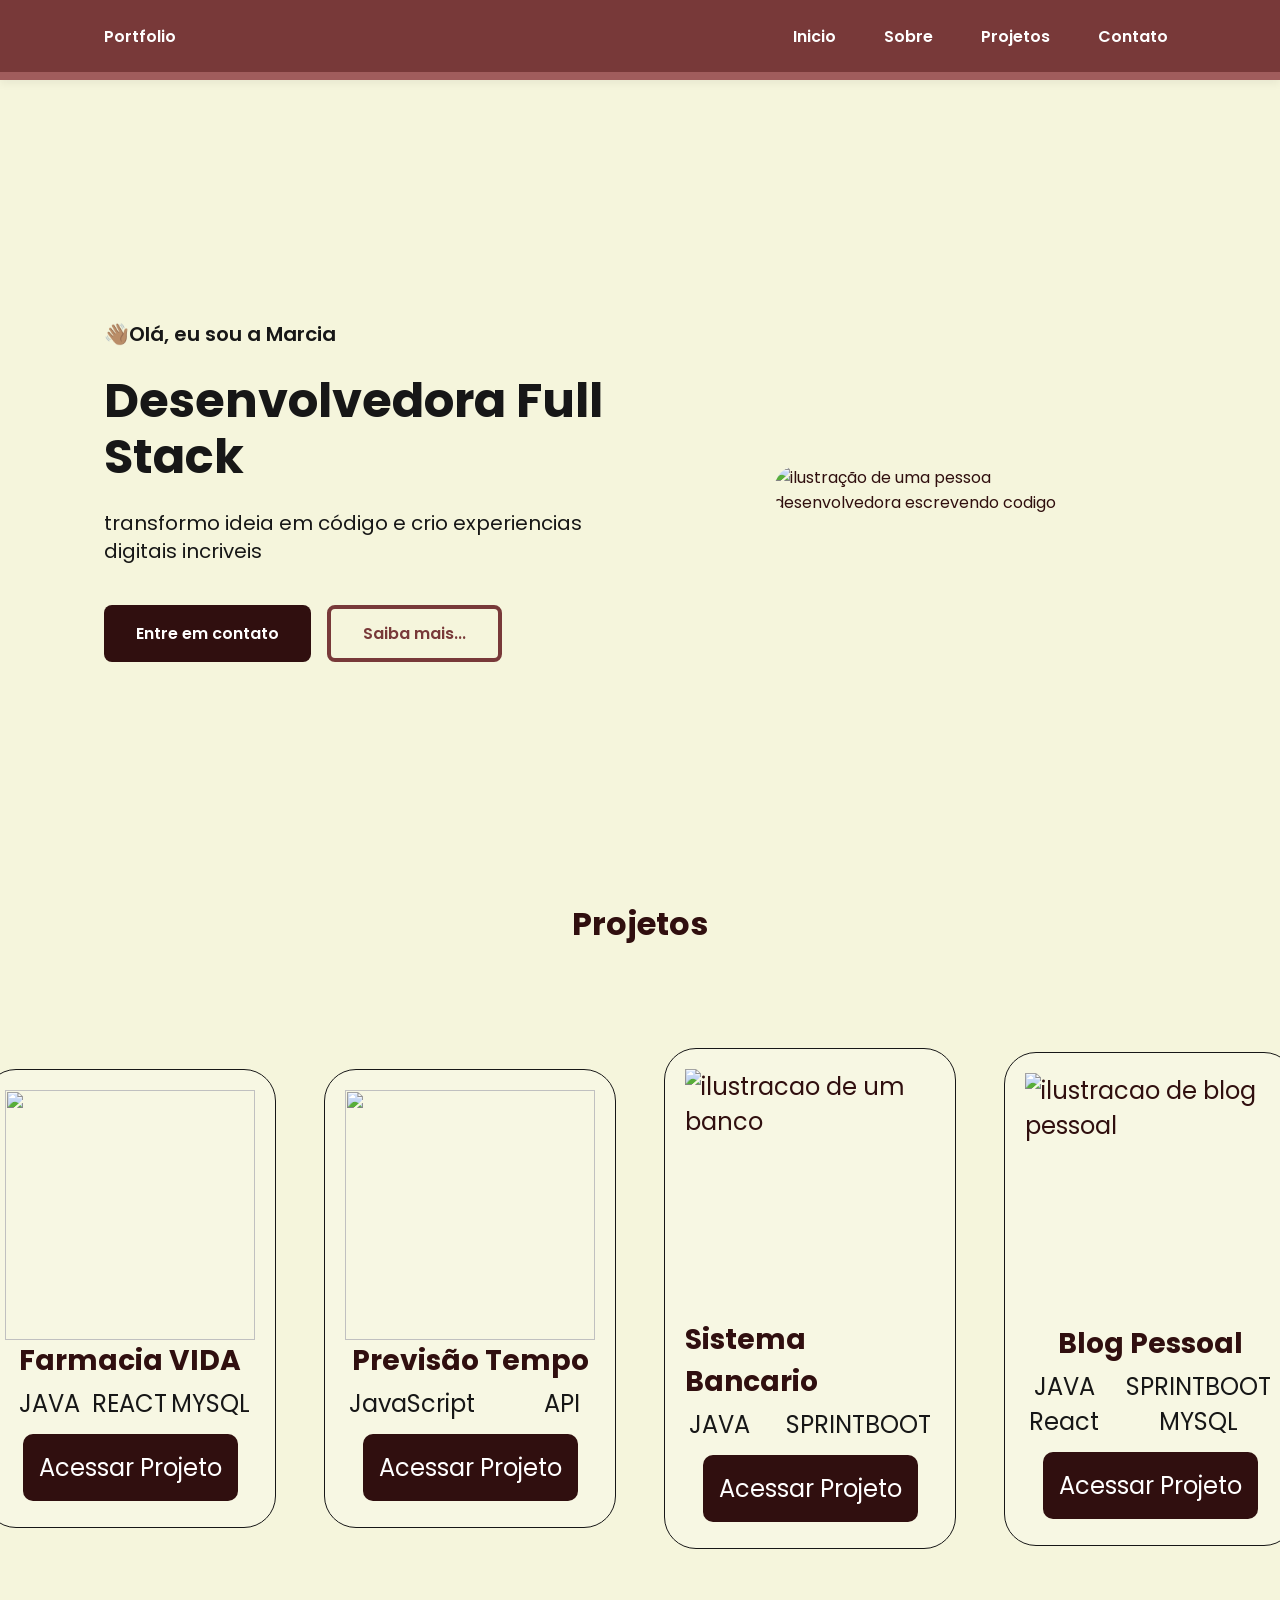
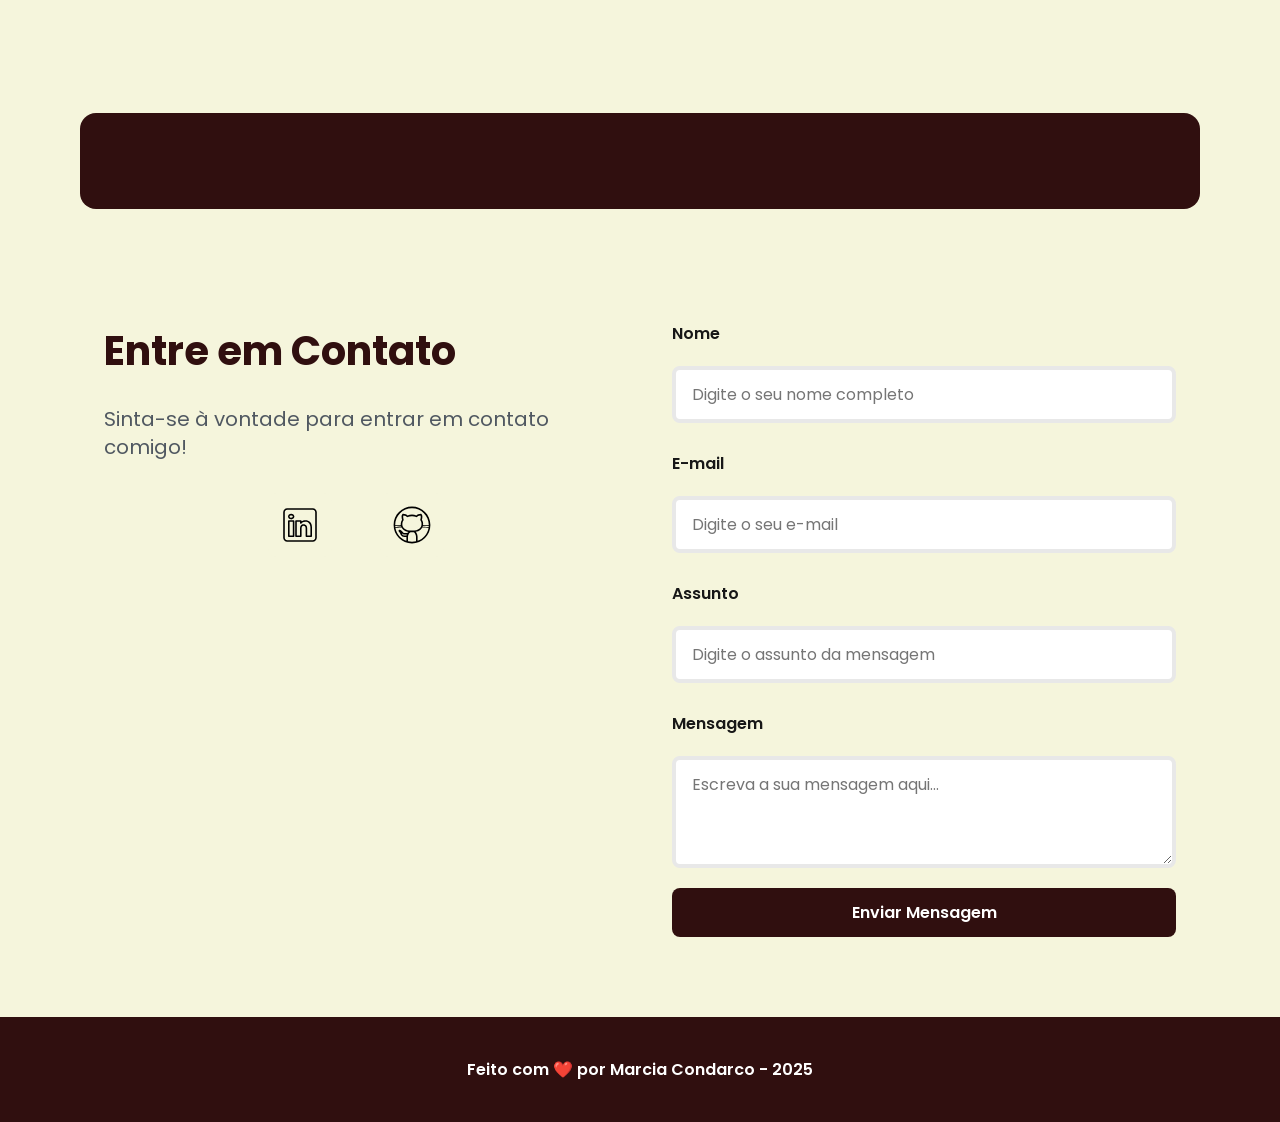
==== commit 9177ebe5: ":sparkles: estilização da aplicação web" ====
--- a/index.html
+++ b/index.html
@@ -50,68 +50,128 @@
                     <a href="#about" class="botao-outline">Saiba mais...</a>
                 </div>
             </article>
-            <figure class="hero_image">
-                <img src="./assets/img/dev_woman.svg" alt="ilustração de uma pessoa desenvolvedora escrevendo codigo" class="ilustracao float-animation">
-            </figure>
+                <figure class="hero_image">
+                    <img src="https://ik.imagekit.io/xmqgsi96x8/Copilot_20251116_221634-removebg-preview.png" alt="ilustração de uma pessoa desenvolvedora escrevendo codigo" class="ilustracao float-animation">
+                </figure>
         </section>
-
-
         <!-- Projetos -->
-        <h1>Projetos</h1>
-        <section id="projetos" class="projeto_container">
-                <div class="projeto projeto1">
-                    <figure>
-                        <img src="./assets/img/projeto_app.JPG" alt="" class="foto_card">
-                        <figcaption>
-                            <h3>Farmacia</h3>
-                            <p>Projeto desenvolvimento com </p>
-                        </figcaption>
-                    </figure>
-                    <div class="botao_container">
-                        <a href="#" class="botao_card">Acessar Projeto</a>
-                        <!-- <a href="#" class="botao_card">Acessar Github</a> -->
-                    </div>
-                </div>
-                <div class="projeto projeto1">
-                    <figure>
-                        <img src="./assets/img/projeto_app.JPG" alt="" class="foto_card">
-                        <figcaption>
-                            <h3>Loja Games</h3>
-                            <p>Projeto desenvolvimento com </p>
-                        </figcaption>
-                    </figure>
-                    <div class="botao_container">
-                        <a href="#" class="botao_card">Acessar Projeto</a>
-                        <!-- <a href="#" class="botao_card">Acessar Github</a> -->
-                    </div>
-                </div>
-                <div class="projeto projeto1">
-                    <figure>
-                        <img src="./assets/img/projeto_app.JPG" alt="" class="foto_card">
-                        <figcaption>
-                            <h3>Sistema Bancaria</h3>
-                            <p>Projeto desenvolvimento com </p>
-                        </figcaption>
-                    </figure>
-                    <div class="botao_container">
-                        <a href="#" class="botao_card">Acessar Projeto</a>
-                        <!-- <a href="#" class="botao_card">Acessar Github</a> -->
-                    </div>
-                </div>
-                <div class="projeto projeto1">
-                    <figure>
-                        <img src="./assets/img/projeto_app.JPG" alt="" class="foto_card">
-                        <figcaption>
-                            <h3>Livraria</h3>
-                            <p>Projeto desenvolvimento com </p>
-                        </figcaption>
-                    </figure>
-                    <div class="botao_container">
-                        <a href="#" class="botao_card">Acessar Projeto</a>
+        <h1 id="projetos">Projetos</h1>
+        <section  class="projeto_container">
+            <!-- CARD-1 -->
+                <div class="projeto projeto1">
+                    <div class="">
+                        <figure>
+                            <img src="https://ik.imagekit.io/xmqgsi96x8/Copilot_20251116_230356.png" alt="" class="foto_card">
+                            <figcaption>
+                                <h3>Farmacia VIDA</h3>
+                                <div class="imagem_Tech">
+
+                                    <div>
+                                        <p>JAVA</p>
+                                    </div>
+                                    <div>
+                                        <p>
+                                            REACT
+                                        </p>
+                                    </div>
+                                    <div>
+                                        <p>MYSQL</p>
+                                    </div>
+                                </div>
+                            </figcaption>
+                        </figure>
+                    </div>
+                    <div class="botao_container">
+                        <a href="https://github.com/MarciaCondarco/FarmaciaVida" target="_blank" class="botao_card">Acessar Projeto</a>
+                        <!-- <a href="#" class="botao_card">Acessar Github</a> -->
+                    </div>
+                </div>
+            <!-- CARD-2 -->
+                <div class="projeto projeto1">
+                    <div class="">
+                        <figure>
+                            <img src="https://ik.imagekit.io/xmqgsi96x8/Copilot_20251116_231144.png" alt="" class="foto_card">
+                            <figcaption>
+                                <h3>Previsão Tempo</h3>
+                                    <div class="imagem_Tech">
+
+                                        <div>
+                                            <p>JavaScript</p>
+                                        </div><br>
+                                        <div>
+                                            <p>
+                                                API
+                                            </p>
+                                        </div>
+                                </div>
+                            </figcaption>
+                        </figure>
+                    </div>
+                    <div class="botao_container">
+                        <a href="https://github.com/MarciaCondarco/projeto_clima" target="_blank" class="botao_card">Acessar Projeto</a>
+                        <!-- <a href="#" class="botao_card">Acessar Github</a> -->
+                    </div>
+                </div>
+            <!-- CARD-2 -->
+                <div class="projeto projeto1">
+                    <div class="">
+                        <figure>
+                            <img src="https://ik.imagekit.io/xmqgsi96x8/Copilot_20251116_233249.png" alt="ilustracao de um banco" class="foto_card">
+                            <figcaption>
+                                <h3>Sistema Bancario</h3>
+                                    <div class="imagem_Tech">
+
+                                        <div>
+                                            <p>JAVA</p>
+                                        </div><BR>
+                                        <div>
+                                            <p>
+                                                SPRINTBOOT
+                                            </p>
+                                        </div>
+                                </div>
+                            </figcaption>
+                        </figure>
+                    </div>
+                    <div class="botao_container">
+                        <a href="https://github.com/MarciaCondarco/conta_bancaria" target="_blank" class="botao_card">Acessar Projeto</a>
+                        <!-- <a href="#" class="botao_card">Acessar Github</a> -->
+                    </div>
+                </div>
+            <!-- CARD-2 -->
+                <div class="projeto projeto1">
+                    <div class="">
+                        <figure>
+                            <img src="https://ik.imagekit.io/xmqgsi96x8/Copilot_20251116_234302.png" alt="ilustracao de blog pessoal" class="foto_card">
+                            <figcaption>
+                                <h3>Blog Pessoal</h3>
+                                    <div class="imagem_Tech">
+
+                                        <div>
+                                            <p>JAVA</p>
+                                        </div><BR>
+                                        <div>
+                                            <p>
+                                                SPRINTBOOT
+                                            </p>
+                                        </div>
+                                        <div>
+                                            <p>React</p>
+                                        </div><br>
+                                        <div>
+                                            <p>MYSQL</p>
+                                        </div>
+                                </div>
+                            </figcaption>
+                        </figure>
+                    </div>
+                    <div class="botao_container">
+                        <a href="https://github.com/MarciaCondarco/blogpessoal_spring_t83" target="_blank" class="botao_card">Acessar Projeto</a>
                         <!-- <a href="#" class="botao_card">Acessar Github</a> -->
                     </div>
                 </div>
         </section>
+
         <!-- #ABOUT -->
         <section id="about" class="about_container"></section>
 
@@ -122,30 +182,18 @@
                 <h4>Entre em Contato</h4>
                 <p>Sinta-se à vontade para entrar em contato comigo!</p>
                 <div class="social_container">
-                    <a href="#" target="_blank" class="social_icon">
+                    <a href="https://www.linkedin.com/in/marciacondarco/" target="_blank" class="social_icon">
                         <img
                             src="./assets/img/linkedin.svg"
                             alt="Link para o Linkedin"
                         >
                     </a>
-                    <a href="#" target="_blank" class="social_icon">
+                    <a href="https://github.com/MarciaCondarco" target="_blank" class="social_icon">
                         <img
                             src="./assets/img/github.svg"
                             alt="Link para o GitHub"
                         >
                     </a>
-                    <a href="#" target="_blank" class="social_icon">
-                        <img
-                            src="./assets/img/instagram.svg"
-                            alt="Link para o Instagram"
-                        >
-                    </a>
-                    <a href="#" target="_blank" class="social_icon">
-                        <img
-                            src="./assets/img/facebook.svg"
-                            alt="Link para o Facebook"
-                        >
-                    </a>
                 </div>
             </article>
 
--- a/assets/css/style.css
+++ b/assets/css/style.css
@@ -45,8 +45,9 @@
     display: flex;
     flex-direction: column;
     min-height: 100vh;
-    background-color: var(--black-800);
-    color: #FC608F;
+    background: linear-gradient(135deg, #F5F5DC, #F5F5DC);
+    /* background: linear-gradient(135deg, #0b0b0b, #881919); */
+    color: #300F0F;
 }
 
 main{
@@ -73,23 +74,24 @@
 .botao{
     border: none;
     color: var(--white);
-    background-color: #E05F77;
+    background-color: #300F0F;
+
 }
 
 .botao:hover {
-    background-color: #E05F77;
-    box-shadow: #DE9BA9;
+    background-color: #783939;
+    box-shadow: #0e0a0a;
     transform: translateY(-0.25rem);
 }
 
 .botao-outline{
-    border: 0.25rem solid #DE9BA9;
-    color: #E05F77;
+    border: 0.25rem solid #783939;
+    color: #783939;
     background-color: transparent;
 }
 
 .botao-outline:hover {
-    background-color: #DE9BA9;
+    background-color: #300F0F;
     color: var(--white);
     box-shadow: #E05F77;
     transform: translateY(-0.25rem);
@@ -102,8 +104,9 @@
     top: 0;
     width: 100%;
     height: 5rem;
-    background-color: #FC608F;
-    border-bottom: 0.5rem solid #F28AA0;
+    background-color: #783939;
+    border-bottom: 0.5rem solid #a05c5c;
+    
     box-shadow: var(--shadow-sm);
     z-index: 1000;
 }
@@ -116,6 +119,7 @@
     height: 100%;
     padding: 0 1.5rem;
     margin: 0 auto;
+    color: white;
 }
 
 .menu_container a{
@@ -172,20 +176,20 @@
 .hero_content h4 {
     font-size: 1.25rem;
     font-weight: 600;
-    color: var(--white);
+    color: var(--black-800);
 }
 
 .hero_content h1 {
     font-size: 3rem;
     font-weight: 700;
     line-height: 3.5rem;
-    color: var(--white);
+    color: var(--black-800);
 }
 
 .hero_content p {
     font-size: 1.25rem;
     line-height: 1.75rem;
-    color: var(--gray-400);
+    color: var(--black-800);
 }
 
 .hero_buttons {
@@ -199,6 +203,9 @@
     display: flex;
     justify-content: center;
     align-items: center;
+}
+.hero_image img{
+    width: 300px;
 }
 
 .ilustracao {
@@ -230,7 +237,7 @@
     display: flex;
     align-items: center;
     gap: 4rem;
-    background-color: #F28AA0;
+    background-color: #300F0F;
     border-radius: 1rem;
 }
 
@@ -242,7 +249,7 @@
     width: 100%;
     border: 0.35rem solid var(--white);
     border-radius: 50%;
-    box-shadow: var(--shadow-lg);
+    box-shadow: #F5F5DC;
 }
 
 .about_content h2 {
@@ -256,7 +263,7 @@
     font-size: 1.25rem;
     line-height: 1.75rem;
     text-align: justify;
-    color: var(--gray-400);
+    color: var(--gray-200);
     margin-bottom: 1rem;
 }
 
@@ -286,13 +293,13 @@
     font-size: 1.5rem;
     font-weight: 700;
     text-align: center;
-    color: var(--black-800);
+    color: var(--white);
     margin-bottom: 0;
 }
 
 .stats-wrapper .stat-label {
     font-size: 0.75rem;
-    color: var(--gray-400);
+    color: var(--gray-200);
     text-align: center;
     margin-bottom: 0;
 }
@@ -310,7 +317,7 @@
     font-size: 2.5rem;
     font-weight: 700;
     margin-bottom: 1.5rem;
-    color: #E05F77;
+    color: #300F0F;
 }
 
 .contact_info p{
@@ -322,6 +329,7 @@
 
 .social_container{
     display: flex;
+    justify-content: center;
     gap: 3rem;
 }
 
@@ -329,25 +337,24 @@
     width: 4rem;
     height: 4rem;
     padding: 0.75rem;
-    background-color: var(--black-800);
+    background-color: #F5F5DC;
     border-radius: 0.5rem;
     transition: all 0.3s ease;
 }
 
 .social_icon:hover{
-    background-color: #F7A3B4;
+    background-color: #300F0F;
     transform: translateY(-0.25rem);
     box-shadow: #E05F77;
 }
 
 .social_icon img{
     width: 100%;
+    filter: brightness(0) saturate(100%);
+}
+
+.social_icon:hover img{
     filter: brightness(0) invert(100%);
-    /* filter: brightness(0) saturate(100%); */
-}
-
-.social_icon:hover img{
-    filter: brightness(0) saturate(100%);
 }
 
 /* === FORM === */
@@ -458,7 +465,7 @@
     padding: 2.5rem;
     font-weight: 600;
     text-align: center;
-    background: linear-gradient(to right top,#E05F77, #E0537D);
+    background-color: #300F0F;
     color: var(--white);
     margin-top: auto;
 }
@@ -750,23 +757,34 @@
 
 .projeto_container{
     display: grid;
-    grid-template-columns:1fr 1fr ;
-    grid-template-rows: 1fr 1fr;
-    gap: 2rem;
+    grid-template-columns:1fr 1fr 1fr 1fr;
+    grid-template-rows: 1fr;
+    gap: 3rem;
     border-radius: 8px;
     font-size: 1.5rem;
     padding: 100px;
+    justify-content: center;
+    align-items: center;
 }
 
 .projeto {
     display: grid;
+    grid-template-rows: 1fr;
     justify-items: center;
     align-items: center;
     border: 1px solid var(--black-800);
-    gap: 3rem;
+    border-radius: 2rem;
+    background-color: rgba(255, 255, 255, 0.2);
+    padding: 20px;
+    gap: 6px;
 }
 .projeto p{
-    color:var(--white)
+    color:var(--black-800);
+}
+.projeto h3{
+    display: flex;
+    align-items: center;
+    justify-content: center;
 }
 .foto_card{
     width: 250px;
@@ -776,6 +794,14 @@
     display:flex;
     justify-content: center;
     gap: 1rem;
+    margin-bottom: 3px;
+    padding: 3px;
+}
+.imagem_Tech {
+    display: grid;
+    grid-template-columns: 1fr 1fr 1fr;
+    margin: 4px;
+    color: #300F0F;
 }
 
 .botao_card{
@@ -784,16 +810,17 @@
     justify-content: center;
     border-radius: 10px;
     border: 0.25rem solid transparent;
-    background-color: #C11C84;
+    background-color: #300F0F;
     color: var(--white);
     box-shadow: #E05F77;
+    padding: 0.75rem;
+}
+
+.botao_card:hover{
+    border: 0.25rem solid #300F0F;
+    box-shadow: #E05F77;
+    color: #0e0a0a;
+    background-color: transparent;
+    /* line-height: 1.5rem; */
     transform: translateY(-0.25rem);
-    padding: 0.75rem;
-    }
-
-.botao_card:hover{
-    border: 0.25rem solid #C11C84;
-    box-shadow: #E05F77;
-    background-color: transparent;
-    line-height: 1.5rem;
 }
